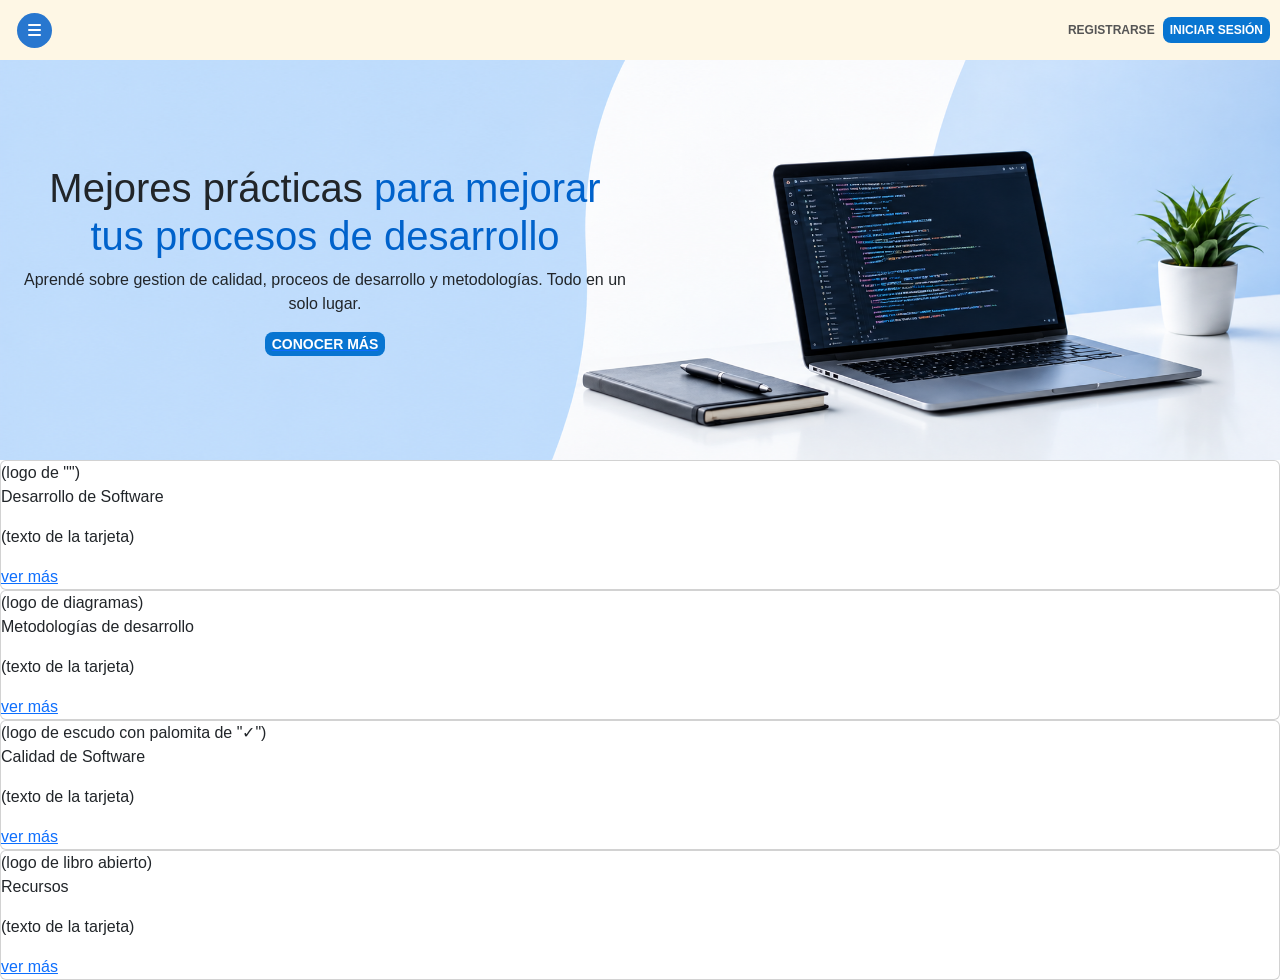
==== index.html @ 55b0f85e "Agregando tarjetas de interés" ====
<!DOCTYPE html>
<html lang="en">
<head>
    <meta charset="UTF-8">
    <meta name="viewport" content="width=device-width, initial-scale=1.0">
    <link 
    href="https://cdn.jsdelivr.net/npm/bootstrap@5.3.3/dist/css/bootstrap.min.css" 
    rel="stylesheet">
    <link rel="stylesheet" href="css/style-index.css">
    <link rel="stylesheet" href="css/style-header.css">
    <title>Proyecto-SGCS</title>
</head>
<body>
    <div id="header-container"></div>
    <div class="hero">
        <div class="hero-container">
            <h1 class="hero-title">Mejores prácticas <span>para mejorar tus procesos de desarrollo</span></h1>
            <p class="hero-description">Aprendé sobre gestion de calidad, proceos de desarrollo y metodologías. Todo en un solo lugar.</p>
            <a href="#" class="hero-btn">
                <span class="hero-btn-text">CONOCER MÁS</span>
            </a>
        </div>
    </div>
    <main>
        <div class="main-container">
            <div class="card-container">
                <div class="card">
                    <span class="card-icon"> (logo de "</>")</span>
                    <p class="cardTitle">Desarrollo de Software</p>
                    <p class="text">(texto de la tarjeta)</p>
                    <a href="">ver más</a>
                </div>
                <div class="card">
                    <span class="card-icon">(logo de diagramas)</span>
                    <p class="cardTitle">Metodologías de desarrollo</p>
                    <p class="text">(texto de la tarjeta)</p>
                    <a href="">ver más</a>
                </div>
                <div class="card">
                    <span class="card-icon">(logo de escudo con palomita de "✓")</span>
                    <p class="cardTitle">Calidad de Software</p>
                    <p class="text">(texto de la tarjeta)</p>
                    <a href="">ver más</a>
                </div>
                <div class="card">
                    <span class="card-icon">(logo de libro abierto)</span>
                    <p class="cardTitle">Recursos</p>
                    <p class="text">(texto de la tarjeta)</p>
                    <a href="">ver más </a>
                </div>
            </div>
        </div>
    </main>
    <script src="main.js" defer></script>
    <script src="https://cdn.jsdelivr.net/npm/bootstrap@5.3.3/dist/js/bootstrap.bundle.min.js"> </script>
</body>
</html>
---- css/style-index.css ----
*{
    margin: 0;
    padding: 0;
    box-sizing: border-box;
    font-family: Quicksand, sans-serif;
}

.hero-container {
    display: flex;
    flex-direction: column;
    justify-content: center;
    align-items: center;
    padding:  10px;
    text-align: center;
}

h1 span{
    color: #0062cb;
}
.hero-btn-text{
    color: #ffffff;
    font-size: 14px;
    font-weight: 600;
    text-decoration: none;
    padding: 4px 7px;
    border-radius: 8px;
    background-color: #0875d1;
    transition: all 0.3s ease-in-out;

}
.hero{
    height:400px;
    width: 100%;
    background-image: url('../imgs/heroFondo.png');
    background-size: cover;
    background-repeat: no-repeat;
    background-position: center;
    display: flex;
    padding: 10px 50% 10px 10px;
}
---- css/style-header.css ----
.header-container {
    height: 60px;
    background-color: #fef7e5;
    display: flex;
    align-items: center;
    justify-content: space-between;
    padding: 0 10px 0 17px;
    position: relative;
    z-index: 1000;
    font-family: Quicksand, sans-serif;
}

/* BOTÓN DEL MENÚ */

.nav-container {
    position: relative;
}

.nav-btn {
    width: 35px;
    height: 35px;
    border: none;
    border-radius: 50%;
    background-color: #2877cf;
    display: flex;
    flex-direction: column;
    justify-content: center;
    align-items: center;
    gap: 3px;
    padding: 0;
    cursor: pointer;
}

.nav-btn span {
    display: block;
    width: 13px;
    height: 2px;
    background-color: white;
    border-radius: 2px;
}


/*MENÚ DESPLEGABLE*/

.menu-principal {
    position: absolute;
    top: 40px;
    left: 0;
    width: 230px;
    background-color: white;
    border-radius: 9px;
    padding: 10px;
    box-shadow: 0 4px 10px rgba(0, 0, 0, 0.15);
}

.menu-principal ul {
    margin: 0;
    padding: 0;
}

.menu-principal li {
    margin-bottom: 4px;
}

.menu-principal li:last-child {
    margin-bottom: 0;
}

.menu-principal a {
    display: block;
    color: #333;
    text-decoration: none;
    font-size: 13px;
    font-weight: 600;
    padding: 8px 10px;
    border-radius: 5px;
}


/* EFECTO HOVER MENÚ */
.menu-principal a:hover {
    color: #0062cb;
}

.menu-principal a::after {
    content: "";
    position: relative;
    display: flex;
    width: 100%;
    transform: scaleX(0);
    height: 2px;
    bottom: 0;
    left: 0;
    background-color: #0062cb;
    transform-origin: bottom left;
    transition: transform 0.25s ease-out;
}

.menu-principal a:hover::after {
    transform: scaleX(1);
    transform-origin: bottom left;
}

/* LOGIN / REGISTRO */

.login-container {
    display: flex;
    align-items: center;
    gap: 8px;
}

.login-container a {
    text-decoration: none;
    font-size: 12px;
    font-weight: 600;
}

.registrarse-link {
    color: #555;
}

.login-link {
    background-color: #0875d1;
    color: white;
    padding: 4px 7px;
    border-radius: 8px;
}

.login-link:hover {
    background-color: #0561ad;
    color: white;
}
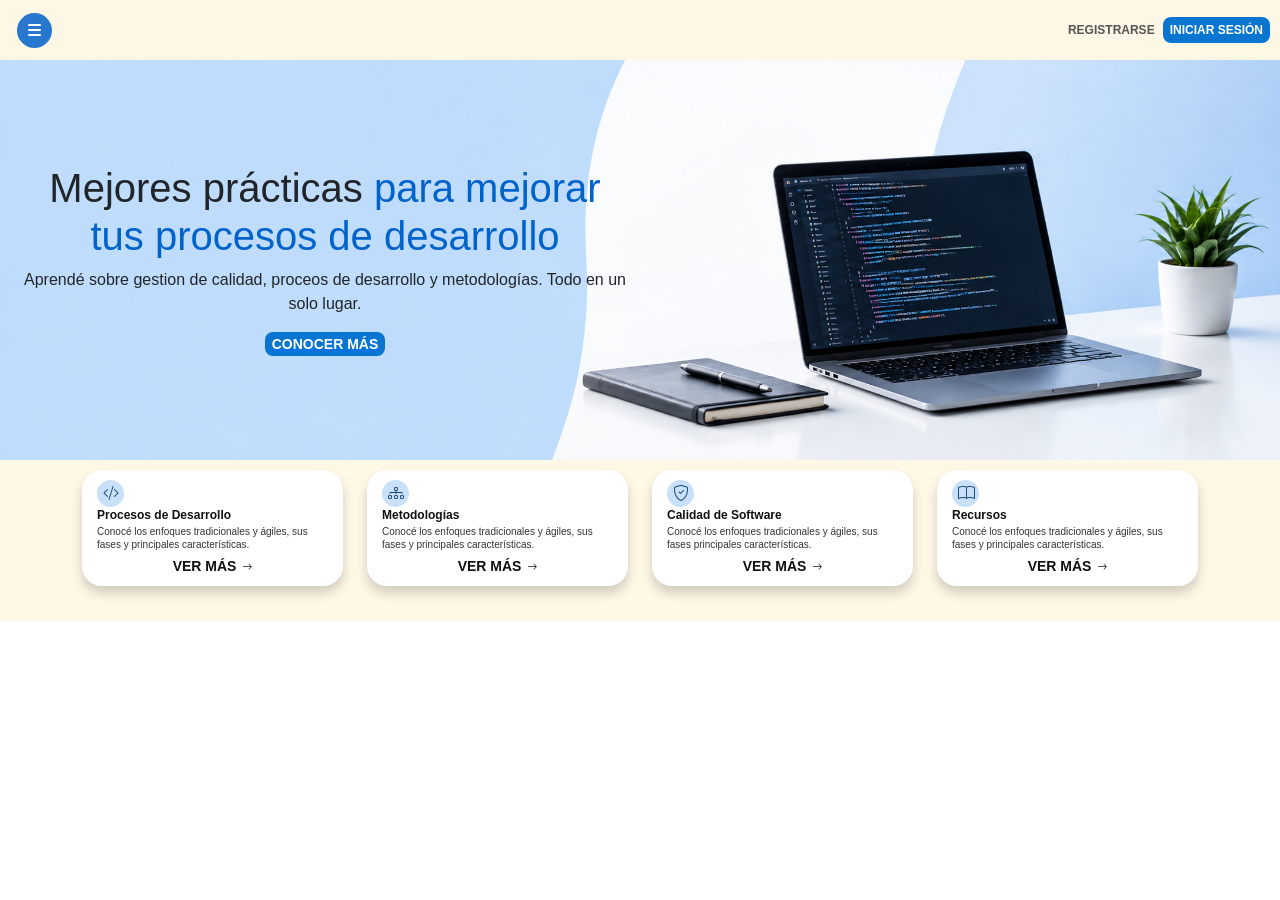
==== commit fcc9afda: "Agregando bootstrap + css a cards" ====
--- a/index.html
+++ b/index.html
@@ -1,57 +1,116 @@
 <!DOCTYPE html>
 <html lang="en">
-<head>
-    <meta charset="UTF-8">
-    <meta name="viewport" content="width=device-width, initial-scale=1.0">
-    <link 
-    href="https://cdn.jsdelivr.net/npm/bootstrap@5.3.3/dist/css/bootstrap.min.css" 
-    rel="stylesheet">
-    <link rel="stylesheet" href="css/style-index.css">
-    <link rel="stylesheet" href="css/style-header.css">
-    <title>Proyecto-SGCS</title>
-</head>
-<body>
-    <div id="header-container"></div>
-    <div class="hero">
-        <div class="hero-container">
-            <h1 class="hero-title">Mejores prácticas <span>para mejorar tus procesos de desarrollo</span></h1>
-            <p class="hero-description">Aprendé sobre gestion de calidad, proceos de desarrollo y metodologías. Todo en un solo lugar.</p>
-            <a href="#" class="hero-btn">
-                <span class="hero-btn-text">CONOCER MÁS</span>
-            </a>
-        </div>
-    </div>
-    <main>
-        <div class="main-container">
-            <div class="card-container">
-                <div class="card">
-                    <span class="card-icon"> (logo de "</>")</span>
-                    <p class="cardTitle">Desarrollo de Software</p>
-                    <p class="text">(texto de la tarjeta)</p>
-                    <a href="">ver más</a>
-                </div>
-                <div class="card">
-                    <span class="card-icon">(logo de diagramas)</span>
-                    <p class="cardTitle">Metodologías de desarrollo</p>
-                    <p class="text">(texto de la tarjeta)</p>
-                    <a href="">ver más</a>
-                </div>
-                <div class="card">
-                    <span class="card-icon">(logo de escudo con palomita de "✓")</span>
-                    <p class="cardTitle">Calidad de Software</p>
-                    <p class="text">(texto de la tarjeta)</p>
-                    <a href="">ver más</a>
-                </div>
-                <div class="card">
-                    <span class="card-icon">(logo de libro abierto)</span>
-                    <p class="cardTitle">Recursos</p>
-                    <p class="text">(texto de la tarjeta)</p>
-                    <a href="">ver más </a>
-                </div>
+    <head>
+        <meta charset="UTF-8">
+        <meta name="viewport" content="width=device-width, initial-scale=1.0">
+        <link
+            href="https://cdn.jsdelivr.net/npm/bootstrap@5.3.3/dist/css/bootstrap.min.css"
+            rel="stylesheet">
+        <link rel="stylesheet" href="css/style-index.css">
+        <link rel="stylesheet"
+            href="https://cdn.jsdelivr.net/npm/bootstrap-icons@1.11.3/font/bootstrap-icons.min.css">
+        <link rel="stylesheet" href="css/style-header.css">
+        <title>Proyecto-SGCS</title>
+    </head>
+    <body>
+        <div id="header-container"></div>
+        <div class="hero">
+            <div class="hero-container">
+                <h1 class="hero-title">Mejores prácticas <span>para mejorar tus
+                        procesos de desarrollo</span></h1>
+                <p class="hero-description">Aprendé sobre gestion de calidad,
+                    proceos de desarrollo y metodologías. Todo en un solo
+                    lugar.</p>
+                <a href="#" class="hero-btn">
+                    <span class="hero-btn-text">CONOCER MÁS</span>
+                </a>
             </div>
         </div>
-    </main>
-    <script src="main.js" defer></script>
-    <script src="https://cdn.jsdelivr.net/npm/bootstrap@5.3.3/dist/js/bootstrap.bundle.min.js"> </script>
-</body>
+        <main>
+            <div class="main-container">
+                <section class="cards-section">
+                        <!-- Contenido del inicio -->
+                            <div class="container">
+                                <div
+                                    class="row justify-content-center g-4 card-container">
+                                    <!-- Procesos de Desarrollo -->
+                                    <div class="col-12 col-sm-6 col-lg-3">
+                                        <div class="card h-100">
+                                            <div class="card-icon">
+                                                <i class="bi bi-code-slash"></i>
+                                            </div>
+                                            <h3 class="cardTitle"> Procesos de
+                                                Desarrollo</h3>
+                                            <p class="text"> Conocé los enfoques
+                                                tradicionales y ágiles, sus
+                                                fases y
+                                                principales características.
+                                            </p>
+                                            <a href="#" class="card-link"> VER
+                                                MÁS <i
+                                                    class="bi bi-arrow-right"></i></a>
+                                        </div>
+                                    </div>
+                                    <!-- Metodologías -->
+                                    <div class="col-12 col-sm-6 col-lg-3">
+                                        <div class="card h-100">
+                                            <div class="card-icon">
+                                                <i class="bi bi-diagram-3"></i>
+                                            </div>
+                                            <h3
+                                                class="cardTitle">Metodologías</h3>
+                                            <p class="text">Conocé los enfoques
+                                                tradicionales y ágiles, sus
+                                                fases y
+                                                principales características.</p>
+                                            <a href="#" class="card-link"> VER
+                                                MÁS <i
+                                                    class="bi bi-arrow-right"></i>
+                                            </a>
+                                        </div>
+                                    </div>
+                                    <!-- Calidad -->
+                                    <div class="col-12 col-sm-6 col-lg-3">
+                                        <div class="card h-100">
+                                            <div class="card-icon">
+                                                <i
+                                                    class="bi bi-shield-check"></i>
+                                            </div>
+                                            <h3 class="cardTitle">Calidad de
+                                                Software</h3>
+                                            <p class="text">Conocé los enfoques
+                                                tradicionales y ágiles, sus
+                                                fases
+                                                principales características.</p>
+                                            <a href="#" class="card-link">VER
+                                                MÁS <i
+                                                    class="bi bi-arrow-right"></i></a>
+                                        </div>
+                                    </div>
+                                    <!-- Recursos -->
+                                    <div class="col-12 col-sm-6 col-lg-3">
+                                        <div class="card h-100">
+                                            <div class="card-icon">
+                                                <i class="bi bi-book"></i>
+                                            </div>
+                                            <h3 class="cardTitle">Recursos</h3>
+                                            <p class="text"> Conocé los enfoques
+                                                tradicionales y ágiles, sus
+                                                fases y
+                                                principales características.
+                                            </p>
+                                            <a href="#" class="card-link">VER
+                                                MÁS <i
+                                                    class="bi bi-arrow-right"></i></a>
+                                        </div>
+                                    </div>
+                                </div>
+                            </div>
+                </section>
+            </div>
+        </main>
+        <script src="main.js" defer></script>
+        <script
+            src="https://cdn.jsdelivr.net/npm/bootstrap@5.3.3/dist/js/bootstrap.bundle.min.js"> </script>
+    </body>
 </html>
--- a/css/style-index.css
+++ b/css/style-index.css
@@ -1,10 +1,11 @@
+/* Estilos generales */
 *{
     margin: 0;
     padding: 0;
     box-sizing: border-box;
     font-family: Quicksand, sans-serif;
 }
-
+/* Sección de hero */
 .hero-container {
     display: flex;
     flex-direction: column;
@@ -17,6 +18,8 @@
 h1 span{
     color: #0062cb;
 }
+
+/* Estilo del botón de hero */
 .hero-btn-text{
     color: #ffffff;
     font-size: 14px;
@@ -26,8 +29,9 @@
     border-radius: 8px;
     background-color: #0875d1;
     transition: all 0.3s ease-in-out;
+}
 
-}
+/* Estilo del hero */
 .hero{
     height:400px;
     width: 100%;
@@ -39,4 +43,115 @@
     padding: 10px 50% 10px 10px;
 }
 
+/* Sección de tarjetas */
+.cards-section {
+    position: relative;
+    padding: 10px 0 35px;
+    background-color: #fff8e7;
+    overflow: hidden;
+}
 
+.card-container {
+    position: relative;
+    z-index: 2;
+}
+
+/* Estilo de las tarjetas */
+.card-container .card {
+    border: none;
+    border-radius: 20px;
+    min-height: 108px;
+    padding: 10px 15px 9px;
+    background-color: #ffffff;
+    box-shadow: 0 7px 12px rgba(0, 0, 0, 0.18);
+    display: flex;
+    flex-direction: column;
+    transition: transform 0.2s ease, box-shadow 0.2s ease;
+}
+
+.card-container .card:hover {
+    transform: translateY(-4px);
+    box-shadow: 0 10px 18px rgba(0, 0, 0, 0.22);
+}
+
+/* Icono de cada tarjeta */
+.card-icon {
+    width: 27px;
+    height: 27px;
+    border-radius: 50%;
+    background-color: #c9e1f8;
+    color: #1d4d79;
+    display: flex;
+    align-items: center;
+    justify-content: center;
+    margin-bottom: 2px;
+}
+
+.card-icon i {
+    font-size: 16px;
+}
+
+.cardTitle {
+    margin: 0;
+    color: #111111;
+    font-size: 12px;
+    font-weight: 700;
+    line-height: 1.1;
+}
+
+.card-container .text {
+    margin: 4px 0 5px;
+    color: #333333;
+    font-size: 10px;
+    line-height: 1.25;
+    flex-grow: 1;
+}
+
+.card-link {
+    align-self: center;
+    color: #111111;
+    text-decoration: none;
+    font-size: 14px;
+    font-weight: 700;
+    transition: color 0.2s ease;
+}
+
+.card-link i {
+    font-size: 10px;
+    margin-left: 2px;
+}
+
+.card-link:hover {
+    color: #0875d1;
+}
+
+
+@media (max-width: 991px) {
+    .card-container .card {
+        min-height: 120px;
+    }
+}
+
+@media (max-width: 850px) {
+    .hero{
+        padding: 10% 10%;
+    }
+    .hero-container{
+        background-color:#c9e1f87c;
+        padding: 10px;
+        border-radius: 20px;
+        box-shadow: 0 4px 10px rgba(0, 0, 0, 0.15);
+        backdrop-filter: blur(10px)
+    }
+}
+
+@media (max-width: 575px) {
+    .cards-section {
+        padding: 15px 20px 40px;
+    }
+
+    .card-container .card {
+        min-height: 125px;
+    }
+}
+
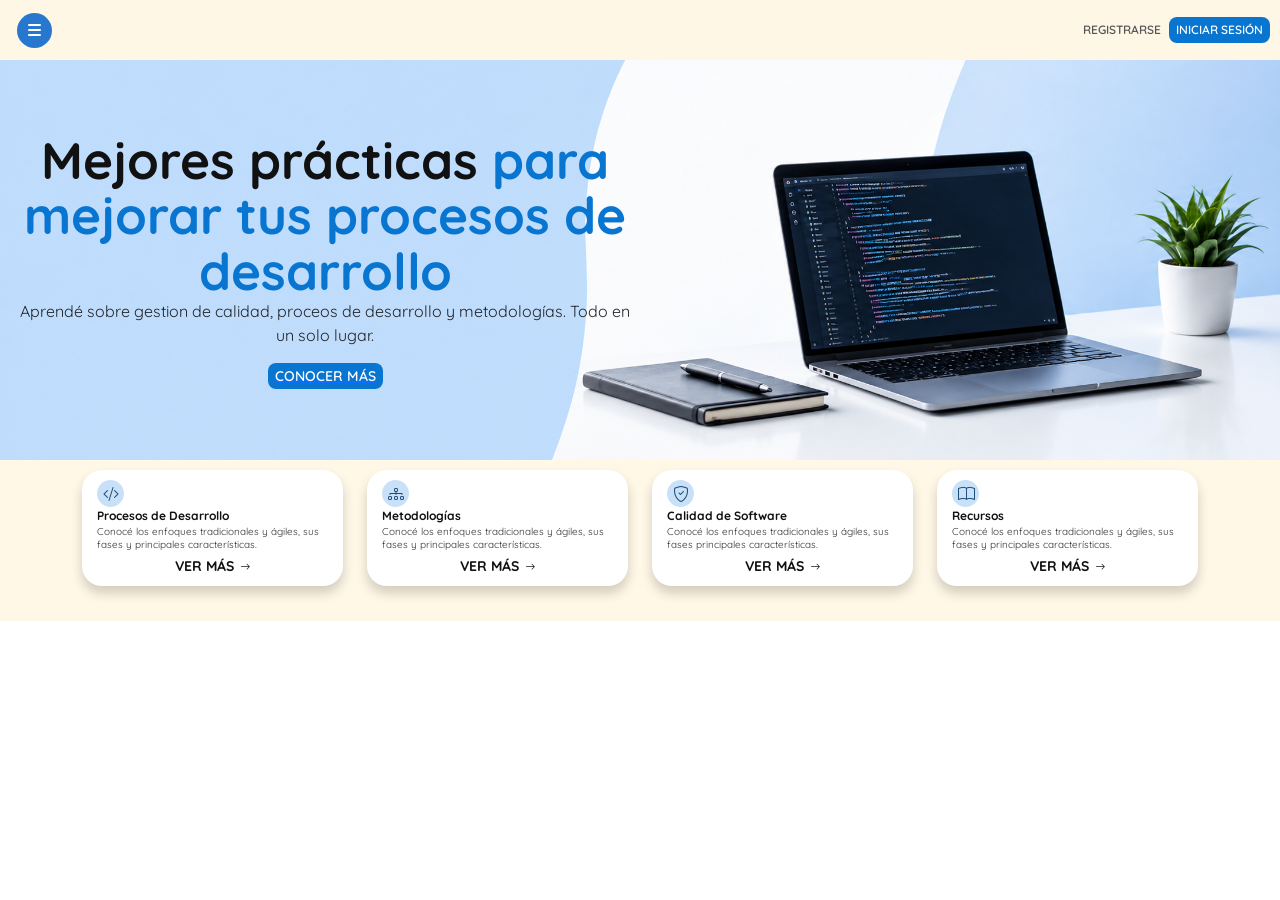
==== commit 1cd52884: "Correción de errores y cosas agregadas por feedback" ====
--- a/index.html
+++ b/index.html
@@ -3,13 +3,23 @@
     <head>
         <meta charset="UTF-8">
         <meta name="viewport" content="width=device-width, initial-scale=1.0">
-        <link
-            href="https://cdn.jsdelivr.net/npm/bootstrap@5.3.3/dist/css/bootstrap.min.css"
-            rel="stylesheet">
-        <link rel="stylesheet" href="css/style-index.css">
+        <meta name="description"
+            content="Fundamentos, medición, estándares, técnicas y modelos de calidad de software.">
+        <!-- Bootstrap proporciona estilos base, componentes y sistema de grilla responsive. -->
+        <link rel="stylesheet"
+            href="https://cdn.jsdelivr.net/npm/bootstrap@5.3.3/dist/css/bootstrap.min.css">
+        <!-- Bootstrap Icons contiene los iconos utilizados en las distintas secciones. -->
         <link rel="stylesheet"
             href="https://cdn.jsdelivr.net/npm/bootstrap-icons@1.11.3/font/bootstrap-icons.min.css">
+        <!-- Carga la tipografía Quicksand utilizada como fuente principal. -->
+        <link rel="preconnect" href="https://fonts.googleapis.com">
+        <link rel="preconnect" href="https://fonts.gstatic.com" crossorigin>
+        <link
+            href="https://fonts.googleapis.com/css2?family=Quicksand:wght@400;500;600;700&display=swap"
+            rel="stylesheet">
+        <!-- Hojas de estilo propias para el header y el contenido de calidad de software. -->
         <link rel="stylesheet" href="css/style-header.css">
+        <link rel="stylesheet" href="css/style-index.css">
         <title>Proyecto-SGCS</title>
     </head>
     <body>
@@ -82,7 +92,7 @@
                                                 tradicionales y ágiles, sus
                                                 fases
                                                 principales características.</p>
-                                            <a href="#" class="card-link">VER
+                                            <a href="/fundamentos.html" class="card-link">VER
                                                 MÁS <i
                                                     class="bi bi-arrow-right"></i></a>
                                         </div>
--- a/css/style-index.css
+++ b/css/style-index.css
@@ -1,157 +1,171 @@
 /* Estilos generales */
-*{
-    margin: 0;
-    padding: 0;
-    box-sizing: border-box;
-    font-family: Quicksand, sans-serif;
+* {
+  margin: 0;
+  padding: 0;
+  box-sizing: border-box;
+}
+body {
+  font-family: "Quicksand", sans-serif;
 }
 /* Sección de hero */
 .hero-container {
-    display: flex;
-    flex-direction: column;
-    justify-content: center;
-    align-items: center;
-    padding:  10px;
-    text-align: center;
+  display: flex;
+  flex-direction: column;
+  justify-content: center;
+  align-items: center;
+  padding: 10px;
+  text-align: center;
+}
+/* Título principal del hero.
+   Utiliza un tamaño adaptable para diferentes resoluciones. */
+.hero-title {
+  margin: 0;
+  color: #111111;
+  font-size: clamp(2.25rem, 4vw, 4rem);
+  font-weight: 700;
+  line-height: 1.08;
 }
 
-h1 span{
-    color: #0062cb;
+/* Resalta una parte del título principal. */
+.hero-title span {
+  color: #0875d1;
 }
 
 /* Estilo del botón de hero */
-.hero-btn-text{
-    color: #ffffff;
-    font-size: 14px;
-    font-weight: 600;
-    text-decoration: none;
-    padding: 4px 7px;
-    border-radius: 8px;
-    background-color: #0875d1;
-    transition: all 0.3s ease-in-out;
+.hero-btn-text {
+  color: #ffffff;
+  font-size: 14px;
+  font-weight: 600;
+  text-decoration: none;
+  padding: 4px 7px;
+  border-radius: 8px;
+  background-color: #0875d1;
+  transition: all 0.3s ease-in-out;
 }
 
 /* Estilo del hero */
-.hero{
-    height:400px;
-    width: 100%;
-    background-image: url('../imgs/heroFondo.png');
-    background-size: cover;
-    background-repeat: no-repeat;
-    background-position: center;
-    display: flex;
-    padding: 10px 50% 10px 10px;
+.hero {
+  height: 400px;
+  width: 100%;
+  background-image: url("../imgs/heroFondo.png");
+  background-size: cover;
+  background-repeat: no-repeat;
+  background-position: center;
+  display: flex;
+  padding: 10px 50% 10px 10px;
 }
 
 /* Sección de tarjetas */
 .cards-section {
-    position: relative;
-    padding: 10px 0 35px;
-    background-color: #fff8e7;
-    overflow: hidden;
+  position: relative;
+  padding: 10px 0 35px;
+  background-color: #fff8e7;
+  overflow: hidden;
 }
 
 .card-container {
-    position: relative;
-    z-index: 2;
+  position: relative;
+  z-index: 2;
 }
 
 /* Estilo de las tarjetas */
 .card-container .card {
-    border: none;
-    border-radius: 20px;
-    min-height: 108px;
-    padding: 10px 15px 9px;
-    background-color: #ffffff;
-    box-shadow: 0 7px 12px rgba(0, 0, 0, 0.18);
-    display: flex;
-    flex-direction: column;
-    transition: transform 0.2s ease, box-shadow 0.2s ease;
+  border: none;
+  border-radius: 20px;
+  min-height: 108px;
+  padding: 10px 15px 9px;
+  background-color: #ffffff;
+  box-shadow: 0 7px 12px rgba(0, 0, 0, 0.18);
+  display: flex;
+  flex-direction: column;
+  transition:
+    transform 0.2s ease,
+    box-shadow 0.2s ease;
 }
 
 .card-container .card:hover {
-    transform: translateY(-4px);
-    box-shadow: 0 10px 18px rgba(0, 0, 0, 0.22);
+  transform: translateY(-4px);
+  box-shadow: 0 10px 18px rgba(0, 0, 0, 0.22);
 }
 
 /* Icono de cada tarjeta */
 .card-icon {
-    width: 27px;
-    height: 27px;
-    border-radius: 50%;
-    background-color: #c9e1f8;
-    color: #1d4d79;
-    display: flex;
-    align-items: center;
-    justify-content: center;
-    margin-bottom: 2px;
+  width: 27px;
+  height: 27px;
+  border-radius: 50%;
+  background-color: #c9e1f8;
+  color: #1d4d79;
+  display: flex;
+  align-items: center;
+  justify-content: center;
+  margin-bottom: 2px;
 }
 
 .card-icon i {
-    font-size: 16px;
+  font-size: 16px;
 }
 
 .cardTitle {
-    margin: 0;
-    color: #111111;
-    font-size: 12px;
-    font-weight: 700;
-    line-height: 1.1;
+  margin: 0;
+  color: #111111;
+  font-size: 12px;
+  font-weight: 700;
+  line-height: 1.1;
 }
 
 .card-container .text {
-    margin: 4px 0 5px;
-    color: #333333;
-    font-size: 10px;
-    line-height: 1.25;
-    flex-grow: 1;
+  margin: 4px 0 5px;
+  color: #333333;
+  font-size: 10px;
+  line-height: 1.25;
+  flex-grow: 1;
 }
 
 .card-link {
-    align-self: center;
-    color: #111111;
-    text-decoration: none;
-    font-size: 14px;
-    font-weight: 700;
-    transition: color 0.2s ease;
+  align-self: center;
+  color: #111111;
+  text-decoration: none;
+  font-size: 14px;
+  font-weight: 700;
+  transition: color 0.2s ease;
 }
 
 .card-link i {
-    font-size: 10px;
-    margin-left: 2px;
+  font-size: 10px;
+  margin-left: 2px;
 }
 
 .card-link:hover {
-    color: #0875d1;
+  color: #0875d1;
 }
 
-
 @media (max-width: 991px) {
-    .card-container .card {
-        min-height: 120px;
-    }
+  .card-container .card {
+    min-height: 120px;
+  }
 }
 
 @media (max-width: 850px) {
-    .hero{
-        padding: 10% 10%;
-    }
-    .hero-container{
-        background-color:#c9e1f87c;
-        padding: 10px;
-        border-radius: 20px;
-        box-shadow: 0 4px 10px rgba(0, 0, 0, 0.15);
-        backdrop-filter: blur(10px)
-    }
+  .hero {
+    display: flex;
+    flex-direction: column;
+    padding: 10% 10%;
+  }
+  .hero-container {
+    background-color: #c9e1f87c;
+    padding: 10px;
+    border-radius: 20px;
+    box-shadow: 0 4px 10px rgba(0, 0, 0, 0.15);
+    backdrop-filter: blur(10px);
+  }
 }
 
 @media (max-width: 575px) {
-    .cards-section {
-        padding: 15px 20px 40px;
-    }
+  .cards-section {
+    padding: 15px 20px 40px;
+  }
 
-    .card-container .card {
-        min-height: 125px;
-    }
+  .card-container .card {
+    min-height: 125px;
+  }
 }
-
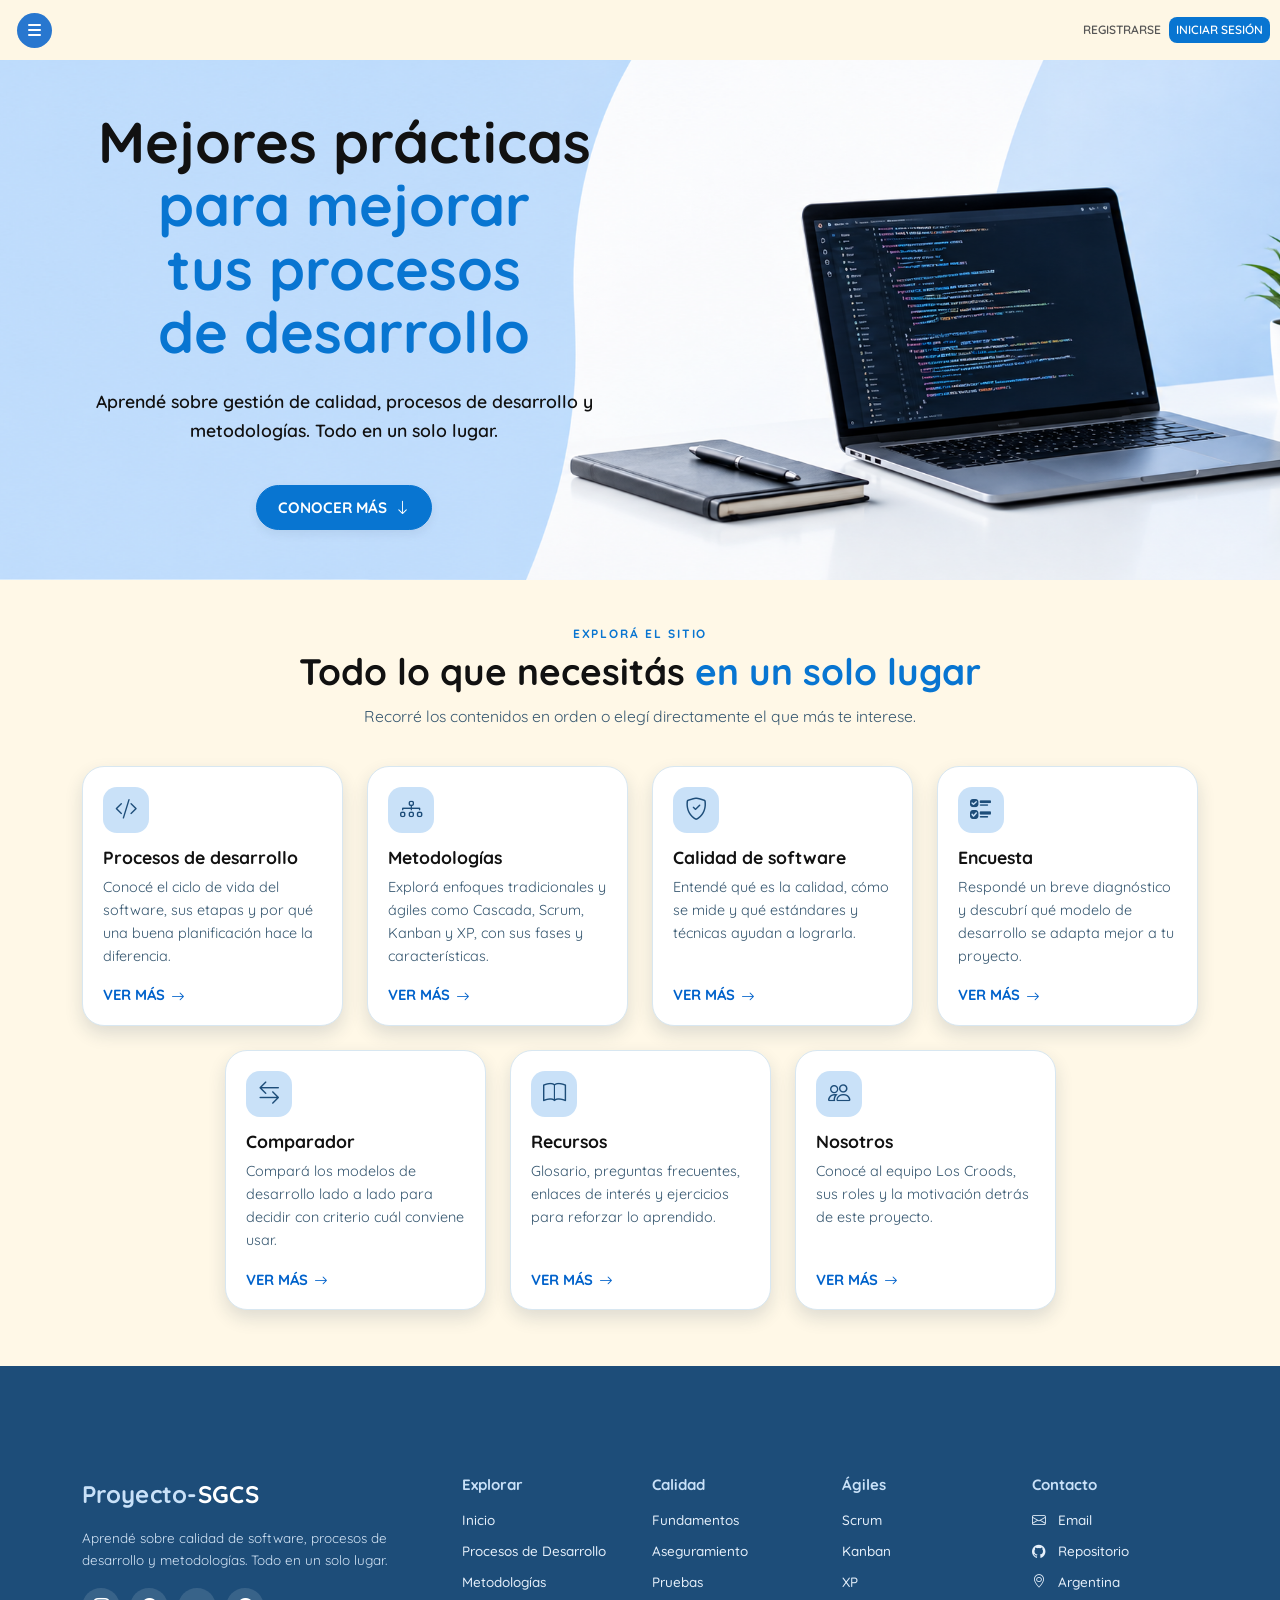
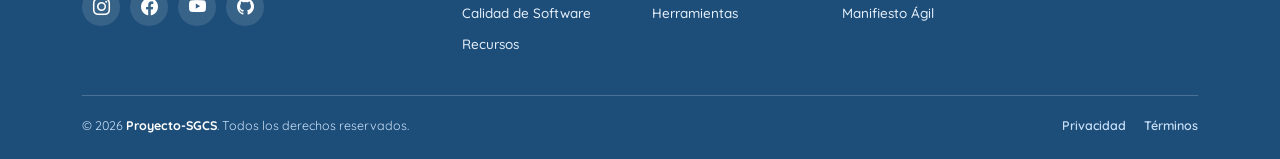
==== commit 9ac477c5: "Agregando footer" ====
--- a/index.html
+++ b/index.html
@@ -1,10 +1,10 @@
 <!DOCTYPE html>
-<html lang="en">
+<html lang="es">
     <head>
         <meta charset="UTF-8">
         <meta name="viewport" content="width=device-width, initial-scale=1.0">
         <meta name="description"
-            content="Fundamentos, medición, estándares, técnicas y modelos de calidad de software.">
+            content="Mejores prácticas para mejorar tus procesos de desarrollo: gestión de calidad, procesos, metodologías, encuesta, comparador y recursos de software.">
         <!-- Bootstrap proporciona estilos base, componentes y sistema de grilla responsive. -->
         <link rel="stylesheet"
             href="https://cdn.jsdelivr.net/npm/bootstrap@5.3.3/dist/css/bootstrap.min.css">
@@ -15,112 +15,179 @@
         <link rel="preconnect" href="https://fonts.googleapis.com">
         <link rel="preconnect" href="https://fonts.gstatic.com" crossorigin>
         <link
-            href="https://fonts.googleapis.com/css2?family=Quicksand:wght@400;500;600;700&display=swap"
+            href="https://fonts.googleapis.com/css2?family=Quicksand:wght@400;500;600;700;800&display=swap"
             rel="stylesheet">
-        <!-- Hojas de estilo propias para el header y el contenido de calidad de software. -->
+        <!-- Hojas de estilo propias: header compartido y página de inicio. -->
         <link rel="stylesheet" href="css/style-header.css">
+        <link rel="stylesheet" href="css/style-footer.css">
         <link rel="stylesheet" href="css/style-index.css">
-        <title>Proyecto-SGCS</title>
+        <title>Inicio - Proyecto-SGCS</title>
     </head>
     <body>
+        <!-- Encabezado compartido: main.js carga aquí el componente del menú. -->
         <div id="header-container"></div>
-        <div class="hero">
+
+        <!-- Presentación principal del sitio. -->
+        <section class="hero" aria-labelledby="hero-title">
             <div class="hero-container">
-                <h1 class="hero-title">Mejores prácticas <span>para mejorar tus
-                        procesos de desarrollo</span></h1>
-                <p class="hero-description">Aprendé sobre gestion de calidad,
-                    proceos de desarrollo y metodologías. Todo en un solo
+                <h1 id="hero-title" class="hero-title">Mejores prácticas
+                    <span>para mejorar tus procesos de desarrollo</span></h1>
+                <p class="hero-description">Aprendé sobre gestión de calidad,
+                    procesos de desarrollo y metodologías. Todo en un solo
                     lugar.</p>
-                <a href="#" class="hero-btn">
-                    <span class="hero-btn-text">CONOCER MÁS</span>
+                <!-- Lleva a la sección de tarjetas de más abajo. -->
+                <a href="#explorar" class="hero-btn">
+                    <span class="hero-btn-text">CONOCER MÁS <i
+                            class="bi bi-arrow-down" aria-hidden="true"></i></span>
                 </a>
             </div>
-        </div>
+        </section>
+
         <main>
-            <div class="main-container">
-                <section class="cards-section">
-                        <!-- Contenido del inicio -->
-                            <div class="container">
-                                <div
-                                    class="row justify-content-center g-4 card-container">
-                                    <!-- Procesos de Desarrollo -->
-                                    <div class="col-12 col-sm-6 col-lg-3">
-                                        <div class="card h-100">
-                                            <div class="card-icon">
-                                                <i class="bi bi-code-slash"></i>
-                                            </div>
-                                            <h3 class="cardTitle"> Procesos de
-                                                Desarrollo</h3>
-                                            <p class="text"> Conocé los enfoques
-                                                tradicionales y ágiles, sus
-                                                fases y
-                                                principales características.
-                                            </p>
-                                            <a href="#" class="card-link"> VER
-                                                MÁS <i
-                                                    class="bi bi-arrow-right"></i></a>
-                                        </div>
-                                    </div>
-                                    <!-- Metodologías -->
-                                    <div class="col-12 col-sm-6 col-lg-3">
-                                        <div class="card h-100">
-                                            <div class="card-icon">
-                                                <i class="bi bi-diagram-3"></i>
-                                            </div>
-                                            <h3
-                                                class="cardTitle">Metodologías</h3>
-                                            <p class="text">Conocé los enfoques
-                                                tradicionales y ágiles, sus
-                                                fases y
-                                                principales características.</p>
-                                            <a href="#" class="card-link"> VER
-                                                MÁS <i
-                                                    class="bi bi-arrow-right"></i>
-                                            </a>
-                                        </div>
-                                    </div>
-                                    <!-- Calidad -->
-                                    <div class="col-12 col-sm-6 col-lg-3">
-                                        <div class="card h-100">
-                                            <div class="card-icon">
-                                                <i
-                                                    class="bi bi-shield-check"></i>
-                                            </div>
-                                            <h3 class="cardTitle">Calidad de
-                                                Software</h3>
-                                            <p class="text">Conocé los enfoques
-                                                tradicionales y ágiles, sus
-                                                fases
-                                                principales características.</p>
-                                            <a href="/fundamentos.html" class="card-link">VER
-                                                MÁS <i
-                                                    class="bi bi-arrow-right"></i></a>
-                                        </div>
-                                    </div>
-                                    <!-- Recursos -->
-                                    <div class="col-12 col-sm-6 col-lg-3">
-                                        <div class="card h-100">
-                                            <div class="card-icon">
-                                                <i class="bi bi-book"></i>
-                                            </div>
-                                            <h3 class="cardTitle">Recursos</h3>
-                                            <p class="text"> Conocé los enfoques
-                                                tradicionales y ágiles, sus
-                                                fases y
-                                                principales características.
-                                            </p>
-                                            <a href="#" class="card-link">VER
-                                                MÁS <i
-                                                    class="bi bi-arrow-right"></i></a>
-                                        </div>
-                                    </div>
+            <section id="explorar" class="cards-section"
+                aria-labelledby="explorar-title">
+                <div class="container">
+                    <!-- Encabezado de la sección. -->
+                    <div class="section-heading-index">
+                        <span class="section-eyebrow">EXPLORÁ EL SITIO</span>
+                        <h2 id="explorar-title" class="section-title-index">Todo
+                            lo que necesitás <span>en un solo lugar</span></h2>
+                        <p class="section-lead-index">Recorré los contenidos en
+                            orden o elegí directamente el que más te
+                            interese.</p>
+                    </div>
+
+                    <!-- Tarjetas de acceso a cada sección del sitio. -->
+                    <div class="row justify-content-center g-4 card-container">
+
+                        <!-- Procesos de desarrollo -->
+                        <div class="col-12 col-sm-6 col-lg-3">
+                            <article class="card h-100">
+                                <div class="card-icon" aria-hidden="true">
+                                    <i class="bi bi-code-slash"></i>
                                 </div>
-                            </div>
-                </section>
-            </div>
+                                <h3 class="cardTitle">Procesos de desarrollo</h3>
+                                <p class="text">Conocé el ciclo de vida del
+                                    software, sus etapas y por qué una buena
+                                    planificación hace la diferencia.</p>
+                                <a href="desarrollo.html" class="card-link"
+                                    aria-label="Ver más sobre procesos de desarrollo">VER
+                                    MÁS <i class="bi bi-arrow-right"
+                                        aria-hidden="true"></i></a>
+                            </article>
+                        </div>
+
+                        <!-- Metodologías -->
+                        <div class="col-12 col-sm-6 col-lg-3">
+                            <article class="card h-100">
+                                <div class="card-icon" aria-hidden="true">
+                                    <i class="bi bi-diagram-3"></i>
+                                </div>
+                                <h3 class="cardTitle">Metodologías</h3>
+                                <p class="text">Explorá enfoques tradicionales y
+                                    ágiles como Cascada, Scrum, Kanban y XP, con
+                                    sus fases y características.</p>
+                                <a href="metodologias.html" class="card-link"
+                                    aria-label="Ver más sobre metodologías">VER
+                                    MÁS <i class="bi bi-arrow-right"
+                                        aria-hidden="true"></i></a>
+                            </article>
+                        </div>
+
+                        <!-- Calidad de software -->
+                        <div class="col-12 col-sm-6 col-lg-3">
+                            <article class="card h-100">
+                                <div class="card-icon" aria-hidden="true">
+                                    <i class="bi bi-shield-check"></i>
+                                </div>
+                                <h3 class="cardTitle">Calidad de software</h3>
+                                <p class="text">Entendé qué es la calidad, cómo
+                                    se mide y qué estándares y técnicas ayudan a
+                                    lograrla.</p>
+                                <a href="fundamentos.html" class="card-link"
+                                    aria-label="Ver más sobre calidad de software">VER
+                                    MÁS <i class="bi bi-arrow-right"
+                                        aria-hidden="true"></i></a>
+                            </article>
+                        </div>
+
+                        <!-- Encuesta -->
+                        <div class="col-12 col-sm-6 col-lg-3">
+                            <article class="card h-100">
+                                <div class="card-icon" aria-hidden="true">
+                                    <i class="bi bi-ui-checks"></i>
+                                </div>
+                                <h3 class="cardTitle">Encuesta</h3>
+                                <p class="text">Respondé un breve diagnóstico y
+                                    descubrí qué modelo de desarrollo se adapta
+                                    mejor a tu proyecto.</p>
+                                <a href="Encuesta.html" class="card-link"
+                                    aria-label="Ver más sobre la encuesta">VER
+                                    MÁS <i class="bi bi-arrow-right"
+                                        aria-hidden="true"></i></a>
+                            </article>
+                        </div>
+
+                        <!-- Comparador -->
+                        <div class="col-12 col-sm-6 col-lg-3">
+                            <article class="card h-100">
+                                <div class="card-icon" aria-hidden="true">
+                                    <i class="bi bi-arrow-left-right"></i>
+                                </div>
+                                <h3 class="cardTitle">Comparador</h3>
+                                <p class="text">Compará los modelos de desarrollo
+                                    lado a lado para decidir con criterio cuál
+                                    conviene usar.</p>
+                                <a href="comparador.html" class="card-link"
+                                    aria-label="Ver más sobre el comparador">VER
+                                    MÁS <i class="bi bi-arrow-right"
+                                        aria-hidden="true"></i></a>
+                            </article>
+                        </div>
+
+                        <!-- Recursos -->
+                        <div class="col-12 col-sm-6 col-lg-3">
+                            <article class="card h-100">
+                                <div class="card-icon" aria-hidden="true">
+                                    <i class="bi bi-book"></i>
+                                </div>
+                                <h3 class="cardTitle">Recursos</h3>
+                                <p class="text">Glosario, preguntas frecuentes,
+                                    enlaces de interés y ejercicios para
+                                    reforzar lo aprendido.</p>
+                                <a href="recursos.html" class="card-link"
+                                    aria-label="Ver más sobre los recursos">VER
+                                    MÁS <i class="bi bi-arrow-right"
+                                        aria-hidden="true"></i></a>
+                            </article>
+                        </div>
+
+                        <!-- Nosotros -->
+                        <div class="col-12 col-sm-6 col-lg-3">
+                            <article class="card h-100">
+                                <div class="card-icon" aria-hidden="true">
+                                    <i class="bi bi-people"></i>
+                                </div>
+                                <h3 class="cardTitle">Nosotros</h3>
+                                <p class="text">Conocé al equipo Los Croods, sus
+                                    roles y la motivación detrás de este
+                                    proyecto.</p>
+                                <a href="nosotros.html" class="card-link"
+                                    aria-label="Ver más sobre el equipo">VER
+                                    MÁS <i class="bi bi-arrow-right"
+                                        aria-hidden="true"></i></a>
+                            </article>
+                        </div>
+
+                    </div>
+                </div>
+            </section>
         </main>
+
         <script src="main.js" defer></script>
         <script
-            src="https://cdn.jsdelivr.net/npm/bootstrap@5.3.3/dist/js/bootstrap.bundle.min.js"> </script>
-    </body>
+            src="https://cdn.jsdelivr.net/npm/bootstrap@5.3.3/dist/js/bootstrap.bundle.min.js"
+            defer></script>
+        <footer id="footer"></footer>
+</body>
 </html>
--- a/css/style-footer.css
+++ b/css/style-footer.css
@@ -0,0 +1,232 @@
+/* Archivo: style-footer.css
+   Define los estilos del componente componentes/footer.html.
+   Mantiene la misma paleta de colores y tipografía que el header y el index. */
+
+/* FOOTER: establece el fondo, el color del texto, el espacio superior y la tipografía general. */
+#footer {
+    background-color: #1d4d79;
+    color: #e6f0fb;
+    padding: 55px 0 0;
+    font-family: Quicksand, sans-serif;
+}
+
+/* FOOTER PRINCIPAL: ajusta la separación horizontal y vertical entre las columnas y agrega espacio inferior. */
+.footer-main {
+    --bs-gutter-x: 1.5rem;
+    --bs-gutter-y: 2rem;
+    padding-bottom: 40px;
+}
+
+/* MARCA: configura la apariencia del nombre y logo del proyecto. */
+.footer-logo {
+    display: inline-block;
+    margin-bottom: 14px;
+    color: #ffffff;
+    text-decoration: none;
+    font-size: 24px;
+    font-weight: 700;
+    letter-spacing: 0.3px;
+}
+
+/* RESALTE DEL LOGO: aplica un color más suave a la primera parte del nombre. */
+.footer-logo span {
+    color: #c9e1f8;
+}
+
+/* HOVER DEL LOGO: reduce ligeramente la opacidad cuando el usuario pasa el cursor. */
+.footer-logo:hover {
+    color: #ffffff;
+    opacity: 0.9;
+}
+
+/* DESCRIPCIÓN: limita el ancho del texto y define su tamaño, separación y altura de línea. */
+.footer-brand p {
+    max-width: 340px;
+    margin: 0 0 18px;
+    font-size: 13.5px;
+    line-height: 1.6;
+    color: #d3e4f6;
+}
+
+/* REDES SOCIALES: organiza los íconos en una fila con separación entre ellos. */
+.footer-social {
+    display: flex;
+    gap: 10px;
+}
+
+/* ENLACES SOCIALES: crea botones circulares y centra los íconos dentro de cada uno. */
+.footer-social a {
+    width: 38px;
+    height: 38px;
+    border-radius: 50%;
+    background-color: rgba(255, 255, 255, 0.12);
+    color: #ffffff;
+    display: flex;
+    align-items: center;
+    justify-content: center;
+    font-size: 17px;
+    text-decoration: none;
+    transition: background-color 0.2s ease, transform 0.2s ease;
+}
+
+/* HOVER SOCIAL: cambia el fondo y eleva ligeramente el botón al pasar el cursor. */
+.footer-social a:hover {
+    background-color: #0875d1;
+    transform: translateY(-3px);
+}
+
+/* ACCESIBILIDAD: muestra un contorno visible al navegar con el teclado por los enlaces y el logo. */
+.footer-social a:focus-visible,
+.footer-column a:focus-visible,
+.footer-bottom-links a:focus-visible,
+.footer-logo:focus-visible {
+    outline: 3px solid #c9e1f8;
+    outline-offset: 3px;
+    border-radius: 4px;
+}
+
+/* CONTORNO SOCIAL: mantiene la forma circular del contorno de los botones de redes sociales. */
+.footer-social a:focus-visible {
+    border-radius: 50%;
+}
+
+/* COLUMNAS DE ENLACES: organiza los enlaces verticalmente y establece el espacio entre ellos. */
+.footer-column {
+    display: flex;
+    flex-direction: column;
+    gap: 10px;
+}
+
+/* TÍTULOS: define el margen, el tamaño, el grosor y el color de los encabezados de cada columna. */
+.footer-column h3 {
+    margin: 0 0 6px;
+    font-size: 15px;
+    font-weight: 700;
+    color: #c9e1f8;
+}
+
+/* ENLACES: ajusta la posición, el ancho, el color, el tamaño y la transición de los enlaces. */
+.footer-column a {
+    position: relative;
+    width: fit-content;
+    color: #e6f0fb;
+    text-decoration: none;
+    font-size: 13.5px;
+    font-weight: 500;
+    transition: color 0.2s ease;
+}
+
+/* SUBRAYADO: crea una línea debajo de cada enlace que inicialmente permanece oculta. */
+.footer-column a::after {
+    content: "";
+    position: absolute;
+    left: 0;
+    bottom: -2px;
+    width: 100%;
+    height: 2px;
+    background-color: #c9e1f8;
+    transform: scaleX(0);
+    transform-origin: bottom left;
+    transition: transform 0.25s ease-out;
+}
+
+/* HOVER DE ENLACES: aclara el texto cuando el cursor pasa por encima. */
+.footer-column a:hover {
+    color: #ffffff;
+}
+
+/* ANIMACIÓN DEL SUBRAYADO: expande la línea desde la izquierda al pasar el cursor. */
+.footer-column a:hover::after {
+    transform: scaleX(1);
+}
+
+/* DIVISOR: crea una línea horizontal semitransparente entre las columnas y el pie inferior. */
+.footer-divider {
+    height: 1px;
+    background-color: rgba(255, 255, 255, 0.2);
+}
+
+/* PIE INFERIOR: distribuye el texto legal y los enlaces en extremos opuestos y permite que bajen de línea. */
+.footer-bottom {
+    display: flex;
+    align-items: center;
+    justify-content: space-between;
+    flex-wrap: wrap;
+    gap: 10px;
+    padding: 20px 0 24px;
+}
+
+/* TEXTO LEGAL: elimina el margen y define el tamaño y el color del texto inferior. */
+.footer-bottom p {
+    margin: 0;
+    font-size: 12.5px;
+    color: #c9e1f8;
+}
+
+/* NOMBRE DEL PROYECTO: destaca el texto que aparece en negrita dentro del aviso legal. */
+.footer-bottom strong {
+    color: #ffffff;
+}
+
+/* ENLACES LEGALES: organiza los enlaces de privacidad y términos en una fila. */
+.footer-bottom-links {
+    display: flex;
+    gap: 18px;
+}
+
+/* ESTILOS DE ENLACES LEGALES: define el color, el tamaño, el grosor y la transición del texto. */
+.footer-bottom-links a {
+    color: #c9e1f8;
+    text-decoration: none;
+    font-size: 12.5px;
+    font-weight: 600;
+    transition: color 0.2s ease;
+}
+
+/* HOVER LEGAL: cambia el color y agrega un subrayado al pasar el cursor. */
+.footer-bottom-links a:hover {
+    color: #ffffff;
+    text-decoration: underline;
+}
+
+/* RESPONSIVE: adapta el footer para pantallas pequeñas de hasta 575 píxeles de ancho. */
+@media (max-width: 575px) {
+
+    /* Reduce el espacio superior del footer en dispositivos pequeños. */
+    #footer {
+        padding-top: 40px;
+    }
+
+    /* Centra el contenido de la marca. */
+    .footer-brand {
+        text-align: center;
+    }
+
+    /* Centra la descripción aprovechando los márgenes automáticos. */
+    .footer-brand p {
+        margin-left: auto;
+        margin-right: auto;
+    }
+
+    /* Centra los íconos de las redes sociales. */
+    .footer-social {
+        justify-content: center;
+    }
+
+    /* Coloca el texto legal y los enlaces uno debajo del otro y los centra. */
+    .footer-bottom {
+        flex-direction: column;
+        text-align: center;
+    }
+}
+
+/* ACCESIBILIDAD: desactiva las transiciones animadas si el usuario prefiere reducir el movimiento. */
+@media (prefers-reduced-motion: reduce) {
+
+    /* Elimina las transiciones de los botones sociales, los enlaces y sus subrayados. */
+    .footer-social a,
+    .footer-column a,
+    .footer-column a::after {
+        transition: none;
+    }
+}
--- a/css/style-index.css
+++ b/css/style-index.css
@@ -1,65 +1,145 @@
-/* Estilos generales */
+/* ===== Variables de la página de inicio ===== */
+:root {
+  --idx-primary: #0875d1;
+  --idx-primary-dark: #0062cb;
+  --idx-primary-soft: #e6f3ff;
+  --idx-blue-bg: #c9e1f8;
+  --idx-blue-ink: #1d4d79;
+  --idx-cream: #fff8e7;
+  --idx-white: #ffffff;
+  --idx-text: #111111;
+  --idx-text-soft: #35566f;
+  --idx-border: #d8e7f1;
+  --idx-shadow-sm: 0 4px 10px rgba(20, 50, 75, 0.08);
+  --idx-shadow-md: 0 8px 18px rgba(20, 50, 75, 0.14);
+  --idx-shadow-lg: 0 14px 28px rgba(20, 50, 75, 0.2);
+  --idx-radius-md: 16px;
+  --idx-radius-lg: 22px;
+  --idx-transition: 0.25s ease;
+}
+
+/* ===== Estilos generales ===== */
 * {
   margin: 0;
   padding: 0;
   box-sizing: border-box;
 }
+
+html {
+  scroll-behavior: smooth;
+}
+
 body {
   font-family: "Quicksand", sans-serif;
-}
-/* Sección de hero */
+  line-height: 1.55;
+  color: var(--idx-text);
+}
+
+/* ===== Hero ===== */
+.hero {
+  display: flex;
+  align-items: center;
+  width: 100%;
+  min-height: clamp(360px, 58vh, 520px);
+  padding: clamp(1rem, 3vw, 2.5rem) 50% clamp(1rem, 3vw, 2.5rem) clamp(1rem, 4vw, 3rem);
+  background-image: url("../imgs/heroFondo.png");
+  background-size: cover;
+  background-repeat: no-repeat;
+  background-position: center;
+}
+
 .hero-container {
   display: flex;
   flex-direction: column;
   justify-content: center;
   align-items: center;
+  gap: clamp(1rem, 2vw, 1.5rem);
+  width: 100%;
   padding: 10px;
   text-align: center;
 }
-/* Título principal del hero.
-   Utiliza un tamaño adaptable para diferentes resoluciones. */
+
+/* Título principal: tamaño adaptable a cada resolución. */
 .hero-title {
   margin: 0;
-  color: #111111;
-  font-size: clamp(2.25rem, 4vw, 4rem);
+  color: var(--idx-text);
+  font-size: clamp(2.1rem, 1.2rem + 3vw, 4rem);
   font-weight: 700;
-  line-height: 1.08;
-}
-
-/* Resalta una parte del título principal. */
+  line-height: 1.1;
+  text-wrap: balance;
+}
+
 .hero-title span {
-  color: #0875d1;
-}
-
-/* Estilo del botón de hero */
+  color: var(--idx-primary);
+}
+
+/* Descripción bajo el título del hero. */
+.hero-description {
+  max-width: 34rem;
+  color: var(--idx-text);
+  font-size: clamp(0.95rem, 0.85rem + 0.4vw, 1.1rem);
+  font-weight: 600;
+  line-height: 1.65;
+}
+
+/* El enlace envuelve al botón: el foco por teclado recae en él. */
+.hero-btn {
+  border-radius: 999px;
+  text-decoration: none;
+}
+
+.hero-btn:focus-visible {
+  outline: 3px solid var(--idx-primary);
+  outline-offset: 3px;
+}
+
+.hero-btn:focus-visible .hero-btn-text {
+  background-color: var(--idx-white);
+  color: var(--idx-primary);
+  transform: translateY(-2px);
+  box-shadow: var(--idx-shadow-md);
+}
+
+/* Botón del hero. */
 .hero-btn-text {
-  color: #ffffff;
-  font-size: 14px;
-  font-weight: 600;
+  display: inline-flex;
+  align-items: center;
+  gap: 0.5rem;
+  padding: 0.6rem 1.3rem;
+  border: 1px solid var(--idx-primary);
+  border-radius: 999px;
+  background-color: var(--idx-primary);
+  color: var(--idx-white);
+  font-size: 0.95rem;
+  font-weight: 700;
   text-decoration: none;
-  padding: 4px 7px;
-  border-radius: 8px;
-  background-color: #0875d1;
-  transition: all 0.3s ease-in-out;
-}
-
-/* Estilo del hero */
-.hero {
-  height: 400px;
-  width: 100%;
-  background-image: url("../imgs/heroFondo.png");
-  background-size: cover;
-  background-repeat: no-repeat;
-  background-position: center;
-  display: flex;
-  padding: 10px 50% 10px 10px;
-}
-
-/* Sección de tarjetas */
+  box-shadow: var(--idx-shadow-sm);
+  transition:
+    background-color var(--idx-transition),
+    color var(--idx-transition),
+    transform var(--idx-transition),
+    box-shadow var(--idx-transition);
+}
+
+.hero-btn-text:hover,
+.hero-btn-text:focus-visible {
+  background-color: var(--idx-white);
+  color: var(--idx-primary);
+  transform: translateY(-2px);
+  box-shadow: var(--idx-shadow-md);
+}
+
+.hero-btn-text:focus-visible,
+.card-link:focus-visible {
+  outline: 3px solid var(--idx-primary);
+  outline-offset: 3px;
+}
+
+/* ===== Sección de tarjetas ===== */
 .cards-section {
   position: relative;
-  padding: 10px 0 35px;
-  background-color: #fff8e7;
+  padding: clamp(1.5rem, 4vw, 2.5rem) 0 clamp(2.5rem, 5vw, 3.5rem);
+  background-color: var(--idx-cream);
   overflow: hidden;
 }
 
@@ -68,104 +148,204 @@
   z-index: 2;
 }
 
-/* Estilo de las tarjetas */
+/* Encabezado de la sección de tarjetas. */
+.section-heading-index {
+  position: relative;
+  z-index: 2;
+  max-width: 760px;
+  margin: 0 auto clamp(1.5rem, 3vw, 2.25rem);
+  text-align: center;
+  scroll-margin-top: 1rem;
+}
+
+.section-eyebrow {
+  display: inline-block;
+  margin-bottom: 0.35rem;
+  color: var(--idx-primary);
+  font-size: 0.75rem;
+  font-weight: 800;
+  letter-spacing: 0.16em;
+}
+
+.section-title-index {
+  color: var(--idx-text);
+  font-size: clamp(1.6rem, 3.2vw, 2.3rem);
+  font-weight: 800;
+  line-height: 1.2;
+  text-wrap: balance;
+}
+
+.section-title-index span {
+  color: var(--idx-primary);
+}
+
+.section-lead-index {
+  margin-top: 0.6rem;
+  color: var(--idx-text-soft);
+  font-size: 0.98rem;
+  line-height: 1.7;
+}
+
 .card-container .card {
-  border: none;
-  border-radius: 20px;
-  min-height: 108px;
-  padding: 10px 15px 9px;
-  background-color: #ffffff;
-  box-shadow: 0 7px 12px rgba(0, 0, 0, 0.18);
   display: flex;
   flex-direction: column;
+  height: 100%;
+  min-height: 190px;
+  padding: 1.25rem 1.25rem 1.1rem;
+  border: 1px solid var(--idx-border);
+  border-radius: var(--idx-radius-lg);
+  background-color: var(--idx-white);
+  box-shadow: var(--idx-shadow-md);
   transition:
-    transform 0.2s ease,
-    box-shadow 0.2s ease;
-}
-
-.card-container .card:hover {
-  transform: translateY(-4px);
-  box-shadow: 0 10px 18px rgba(0, 0, 0, 0.22);
-}
-
-/* Icono de cada tarjeta */
+    transform var(--idx-transition),
+    box-shadow var(--idx-transition),
+    border-color var(--idx-transition);
+}
+
+.card-container .card:hover,
+.card-container .card:focus-within {
+  transform: translateY(-6px);
+  border-color: var(--idx-primary);
+  box-shadow: var(--idx-shadow-lg);
+}
+
+/* Icono de cada tarjeta. */
 .card-icon {
-  width: 27px;
-  height: 27px;
-  border-radius: 50%;
-  background-color: #c9e1f8;
-  color: #1d4d79;
   display: flex;
   align-items: center;
   justify-content: center;
-  margin-bottom: 2px;
+  width: 46px;
+  height: 46px;
+  margin-bottom: 0.85rem;
+  border-radius: 14px;
+  background-color: var(--idx-blue-bg);
+  color: var(--idx-blue-ink);
+  transition:
+    background-color var(--idx-transition),
+    color var(--idx-transition),
+    transform var(--idx-transition);
 }
 
 .card-icon i {
-  font-size: 16px;
+  font-size: 1.4rem;
+}
+
+.card-container .card:hover .card-icon {
+  background-color: var(--idx-primary);
+  color: var(--idx-white);
+  transform: scale(1.06);
 }
 
 .cardTitle {
   margin: 0;
-  color: #111111;
-  font-size: 12px;
-  font-weight: 700;
-  line-height: 1.1;
+  color: var(--idx-text);
+  font-size: 1.1rem;
+  font-weight: 800;
+  line-height: 1.25;
 }
 
 .card-container .text {
-  margin: 4px 0 5px;
-  color: #333333;
-  font-size: 10px;
-  line-height: 1.25;
   flex-grow: 1;
-}
-
+  margin: 0.5rem 0 1rem;
+  color: var(--idx-text-soft);
+  font-size: 0.9rem;
+  line-height: 1.6;
+}
+
+/* Enlace de cada tarjeta. */
 .card-link {
-  align-self: center;
-  color: #111111;
+  display: inline-flex;
+  align-items: center;
+  align-self: flex-start;
+  gap: 0.4rem;
+  color: var(--idx-primary-dark);
+  font-size: 0.92rem;
+  font-weight: 800;
   text-decoration: none;
-  font-size: 14px;
-  font-weight: 700;
-  transition: color 0.2s ease;
+  transition:
+    color var(--idx-transition),
+    gap var(--idx-transition);
 }
 
 .card-link i {
-  font-size: 10px;
-  margin-left: 2px;
-}
-
-.card-link:hover {
-  color: #0875d1;
-}
-
+  margin-left: 0;
+  font-size: 0.85rem;
+  transition: transform var(--idx-transition);
+}
+
+.card-link:hover,
+.card-link:focus-visible {
+  color: var(--idx-primary);
+  gap: 0.65rem;
+}
+
+.card-link:hover i {
+  transform: translateX(2px);
+}
+
+/* ===== Responsive ===== */
+
+/* Tablet. */
 @media (max-width: 991px) {
   .card-container .card {
-    min-height: 120px;
-  }
-}
-
+    min-height: 170px;
+  }
+}
+
+/* Hero: el contenido pasa a una tarjeta de vidrio centrada. */
 @media (max-width: 850px) {
   .hero {
-    display: flex;
     flex-direction: column;
-    padding: 10% 10%;
-  }
+    justify-content: center;
+    padding: 10%;
+  }
+
   .hero-container {
-    background-color: #c9e1f87c;
-    padding: 10px;
-    border-radius: 20px;
+    padding: clamp(1rem, 4vw, 1.75rem);
+    border-radius: var(--idx-radius-lg);
+    background-color: rgba(201, 225, 248, 0.55);
     box-shadow: 0 4px 10px rgba(0, 0, 0, 0.15);
+    -webkit-backdrop-filter: blur(10px);
     backdrop-filter: blur(10px);
   }
 }
 
+/* Celular. */
 @media (max-width: 575px) {
+  .hero {
+    min-height: 320px;
+    padding: 1rem;
+  }
+
   .cards-section {
-    padding: 15px 20px 40px;
+    padding: 1.25rem 1.25rem 2.5rem;
   }
 
   .card-container .card {
-    min-height: 125px;
-  }
-}
+    min-height: 0;
+    padding: 1.1rem;
+  }
+}
+
+/* Respeta la preferencia de menos movimiento. */
+@media (prefers-reduced-motion: reduce) {
+  html {
+    scroll-behavior: auto;
+  }
+
+  .hero-btn-text,
+  .card-container .card,
+  .card-icon,
+  .card-link,
+  .card-link i {
+    transition: none;
+  }
+
+  .hero-btn-text:hover,
+  .card-container .card:hover,
+  .card-container .card:hover .card-icon,
+  .card-link:hover i {
+    transform: none;
+  }
+}
+
